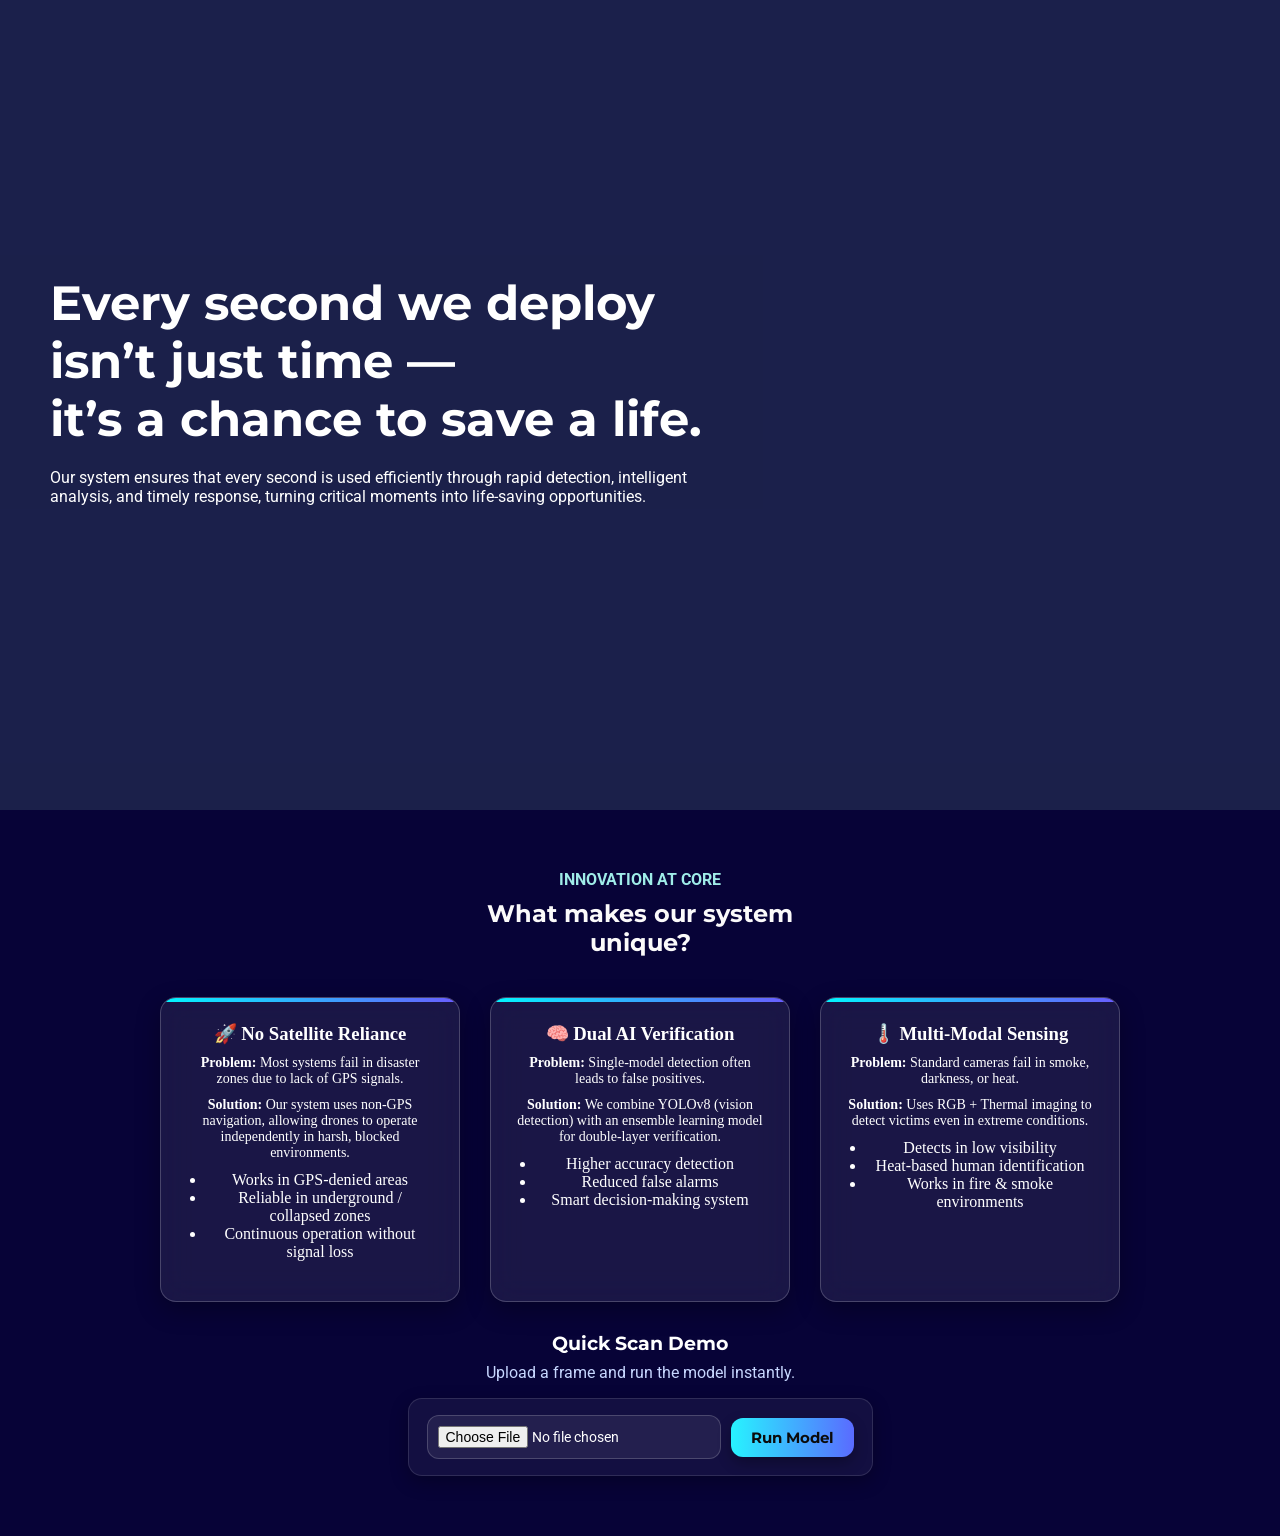
==== Frontend/index.html @ 7a963c1e "feat : added backend with the frontend" ====
<!doctype html>
<html lang="en">
  <head>
    <meta charset="UTF-8" />
    <meta name="viewport" content="width=device-width, initial-scale=1.0" />
    <title>AI TOF Drone System</title>
    <link rel="stylesheet" href="style.css" />
    <link rel="preconnect" href="https://fonts.googleapis.com" />
    <link rel="preconnect" href="https://fonts.gstatic.com" crossorigin />
    <link
      href="https://fonts.googleapis.com/css2?family=Montserrat:wght@600;700&family=Roboto:wght@400;500&display=swap"
      rel="stylesheet"
    />
  </head>
  <body>
    <!-- MAIN SECTION -->
    <section class="container">
      <div class="container-overlay">
        <div class="container-text">
          <h1>
            Every second we deploy isn’t just time — <br />
            it’s a chance to save a life.
          </h1>
          <p>
            Our system ensures that every second is used efficiently through
            rapid detection, intelligent analysis, and timely response, turning
            critical moments into life-saving opportunities.
          </p>
        </div>
      </div>
    </section>

    <!-- UNIQUENESS our SYSTEM HAVE -->

    <section class="unique">
      <h4>INNOVATION AT CORE</h4>
      <h2>
        What makes our system <br />
        unique?
      </h2>

      <div class="unique-container">
        <!-- CARD 1 -->
        <div class="card">
          <h3>🚀 No Satellite Reliance</h3>

          <p class="problem">
            <strong>Problem:</strong> Most systems fail in disaster zones due to
            lack of GPS signals.
          </p>

          <p class="solution">
            <strong>Solution:</strong> Our system uses non-GPS navigation,
            allowing drones to operate independently in harsh, blocked
            environments.
          </p>

          <ul>
            <li>Works in GPS-denied areas</li>
            <li>Reliable in underground / collapsed zones</li>
            <li>Continuous operation without signal loss</li>
          </ul>
        </div>

        <!-- CARD 2 -->
        <div class="card">
          <h3>🧠 Dual AI Verification</h3>

          <p class="problem">
            <strong>Problem:</strong> Single-model detection often leads to
            false positives.
          </p>

          <p class="solution">
            <strong>Solution:</strong> We combine YOLOv8 (vision detection) with
            an ensemble learning model for double-layer verification.
          </p>

          <ul>
            <li>Higher accuracy detection</li>
            <li>Reduced false alarms</li>
            <li>Smart decision-making system</li>
          </ul>
        </div>

        <!-- CARD 3 -->
        <div class="card">
          <h3>🌡️ Multi-Modal Sensing</h3>

          <p class="problem">
            <strong>Problem:</strong> Standard cameras fail in smoke, darkness,
            or heat.
          </p>

          <p class="solution">
            <strong>Solution:</strong> Uses RGB + Thermal imaging to detect
            victims even in extreme conditions.
          </p>

          <ul>
            <li>Detects in low visibility</li>
            <li>Heat-based human identification</li>
            <li>Works in fire & smoke environments</li>
          </ul>
        </div>
      </div>

      <h3 style="margin-top: 30px; color: #ffffff; font-family: 'Montserrat', sans-serif;">
        Quick Scan Demo
      </h3>
      <p style="color: #c7d7ff; font-family: 'Roboto', sans-serif; margin-top: 8px;">
        Upload a frame and run the model instantly.
      </p>

      <form
        action="/"
        method="POST"
        enctype="multipart/form-data"
        style="
          margin-top: 16px;
          padding: 16px 18px;
          background: rgba(255, 255, 255, 0.05);
          border: 1px solid rgba(255, 255, 255, 0.12);
          border-radius: 14px;
          display: inline-flex;
          gap: 10px;
          flex-wrap: wrap;
          align-items: center;
          justify-content: center;
          box-shadow: 0 6px 18px rgba(0,0,0,0.28);
        "
      >
        <input
          type="file"
          name="image_file"
          accept="image/*"
          required
          style="
            background: rgba(255, 255, 255, 0.07);
            border: 1px solid rgba(255, 255, 255, 0.18);
            color: white;
            padding: 10px;
            border-radius: 12px;
            font-family: 'Roboto', sans-serif;
            font-size: 14px;
            min-width: 220px;
          "
        />
        <button
          type="submit"
          style="
            padding: 10px 20px;
            font-size: 15px;
            font-weight: 700;
            background: linear-gradient(90deg, #27f3ff, #5a6bff);
            color: #0b0b0b;
            border: none;
            border-radius: 12px;
            cursor: pointer;
            font-family: 'Montserrat', sans-serif;
            box-shadow: 0 6px 14px rgba(0,0,0,0.28);
          "
        >
          Run Model
        </button>
      </form>
    </section>
  </body>
</html>
---- Frontend/style.css ----
* {
  margin: 0;
  padding: 0;
  box-sizing: border-box;
}

body{
    background: #061057;
}

/* MAIN SECTION */
.container {
  height: 90vh;
  background: url("bg1.png") no-repeat center/cover;
  position: relative;
}

.container-overlay {
  background: rgba(59, 57, 57, 0.4);
  height: 100%;
  display: flex;
  align-items: center;
  padding: 50px;
}

.container-text {
  color: white;
  max-width: 700px;
}

.container-text h1 {
  font-size: 48px;
  margin-bottom: 20px;
  font-family: 'Montserrat', sans-serif;
}

.container-text p {
  margin-bottom: 30px;
  font-family: 'Roboto', sans-serif;
}


/* UNIQUENESS */
.unique {
  text-align: center;
  padding: 60px 20px;
  background: #070337;
}

.unique h4 {
  color: #9fece8;
  margin-bottom: 10px;
  font-family: 'Roboto', sans-serif; 
}

.unique h2 {
  margin-bottom: 40px;
  font-family: 'Montserrat', sans-serif;
  color: #fbfafa;
}

.unique-container {
  display: flex;
  justify-content: center;
  gap: 30px;
  flex-wrap: wrap;
}

.card {
  background: rgba(255, 255, 255, 0.08);
  backdrop-filter: blur(15px);
  -webkit-backdrop-filter: blur(15px);

  border: 1px solid rgba(255, 255, 255, 0.2);
  border-radius: 16px;

  padding: 25px;
  width: 300px;

  color: #ffffff;
  transition: all 0.3s ease;

  box-shadow: 0 8px 25px rgba(0,0,0,0.3);
}

.card:hover {
  transform: translateY(-10px) scale(1.03);
  box-shadow: 0 15px 40px rgba(0,0,0,0.5);
  border: 1px solid #00f7ff;
}

.card::before {
  content: "";
  position: absolute;
  width: 100%;
  height: 4px;
  top: 0;
  left: 0;
  background: linear-gradient(90deg, #00f7ff, #6a5cff);
  border-top-left-radius: 16px;
  border-top-right-radius: 16px;
}

.card {
  position: relative;
  overflow: hidden;
}

.card h3 {
  margin-bottom: 10px;
}

.card p {
  font-size: 14px;
  margin-bottom: 10px;
}

.card ul {
  margin-bottom: 15px;
  padding-left: 20px;
}
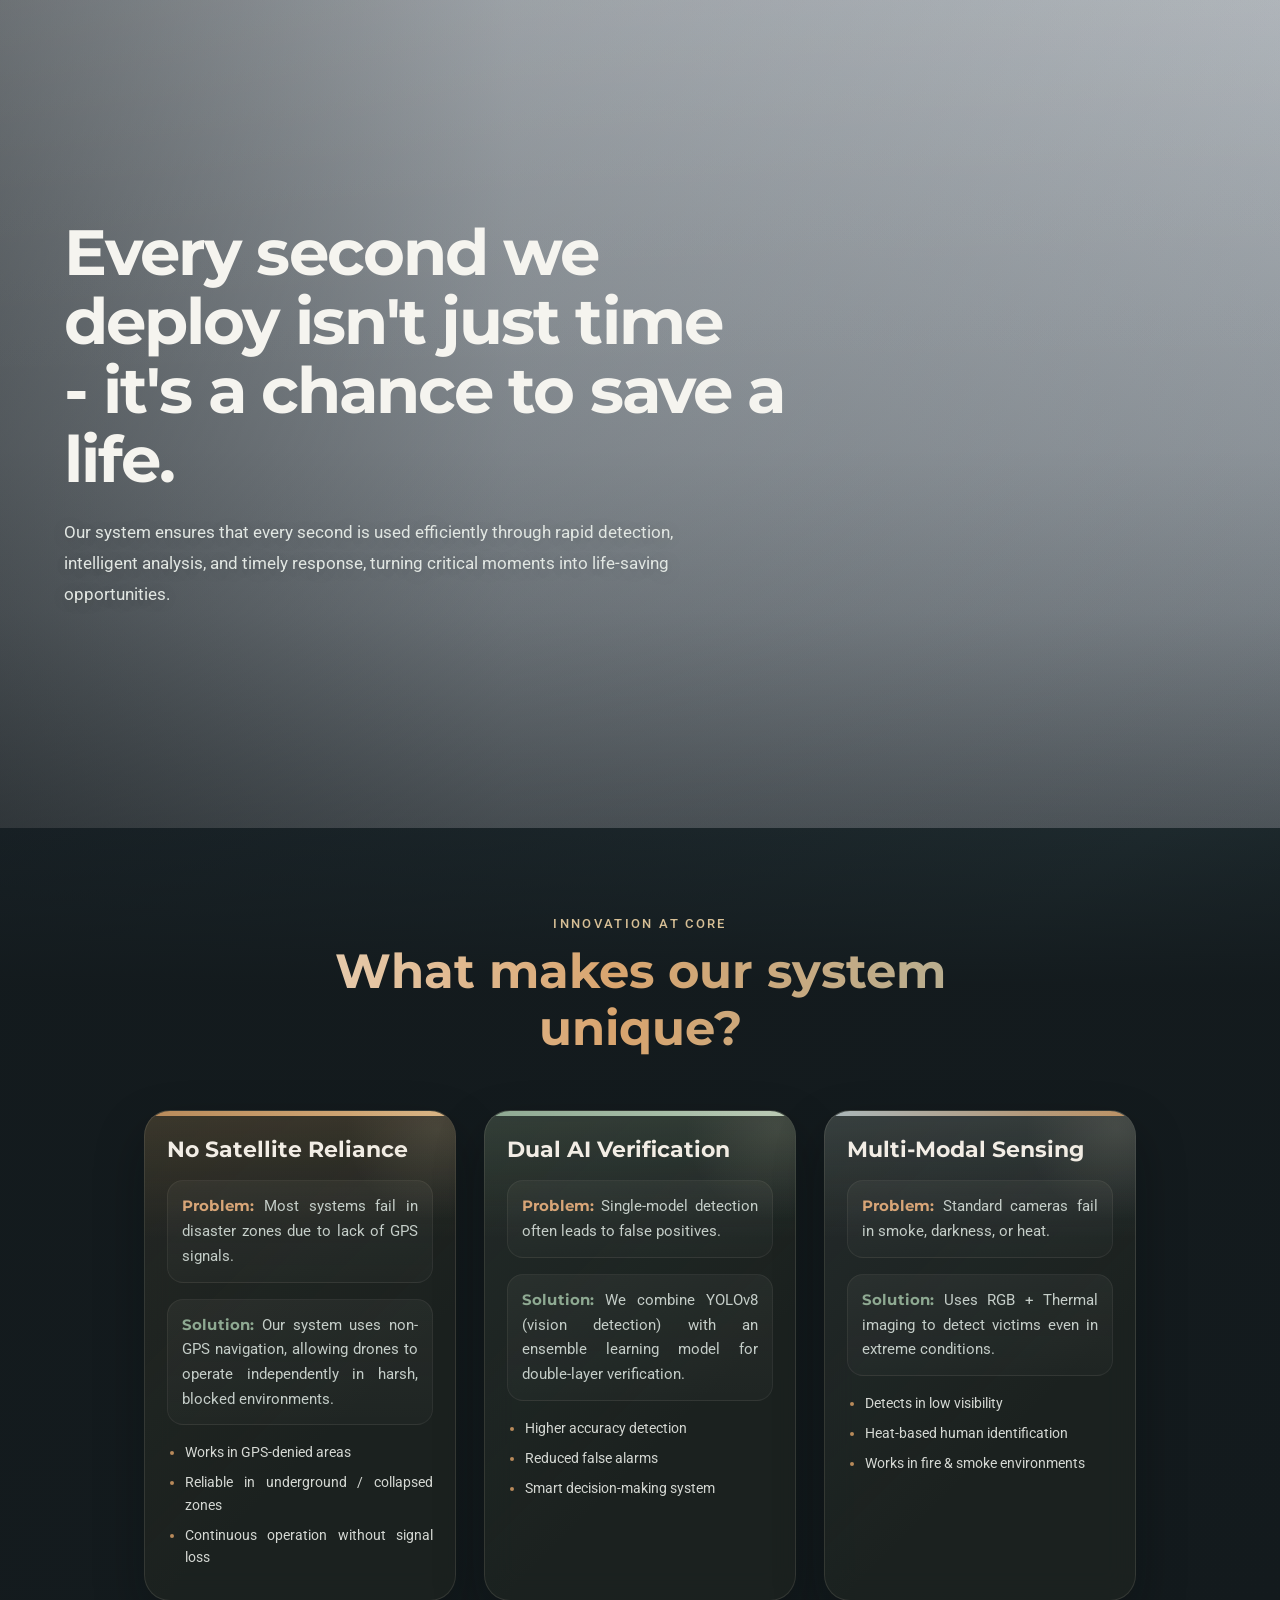
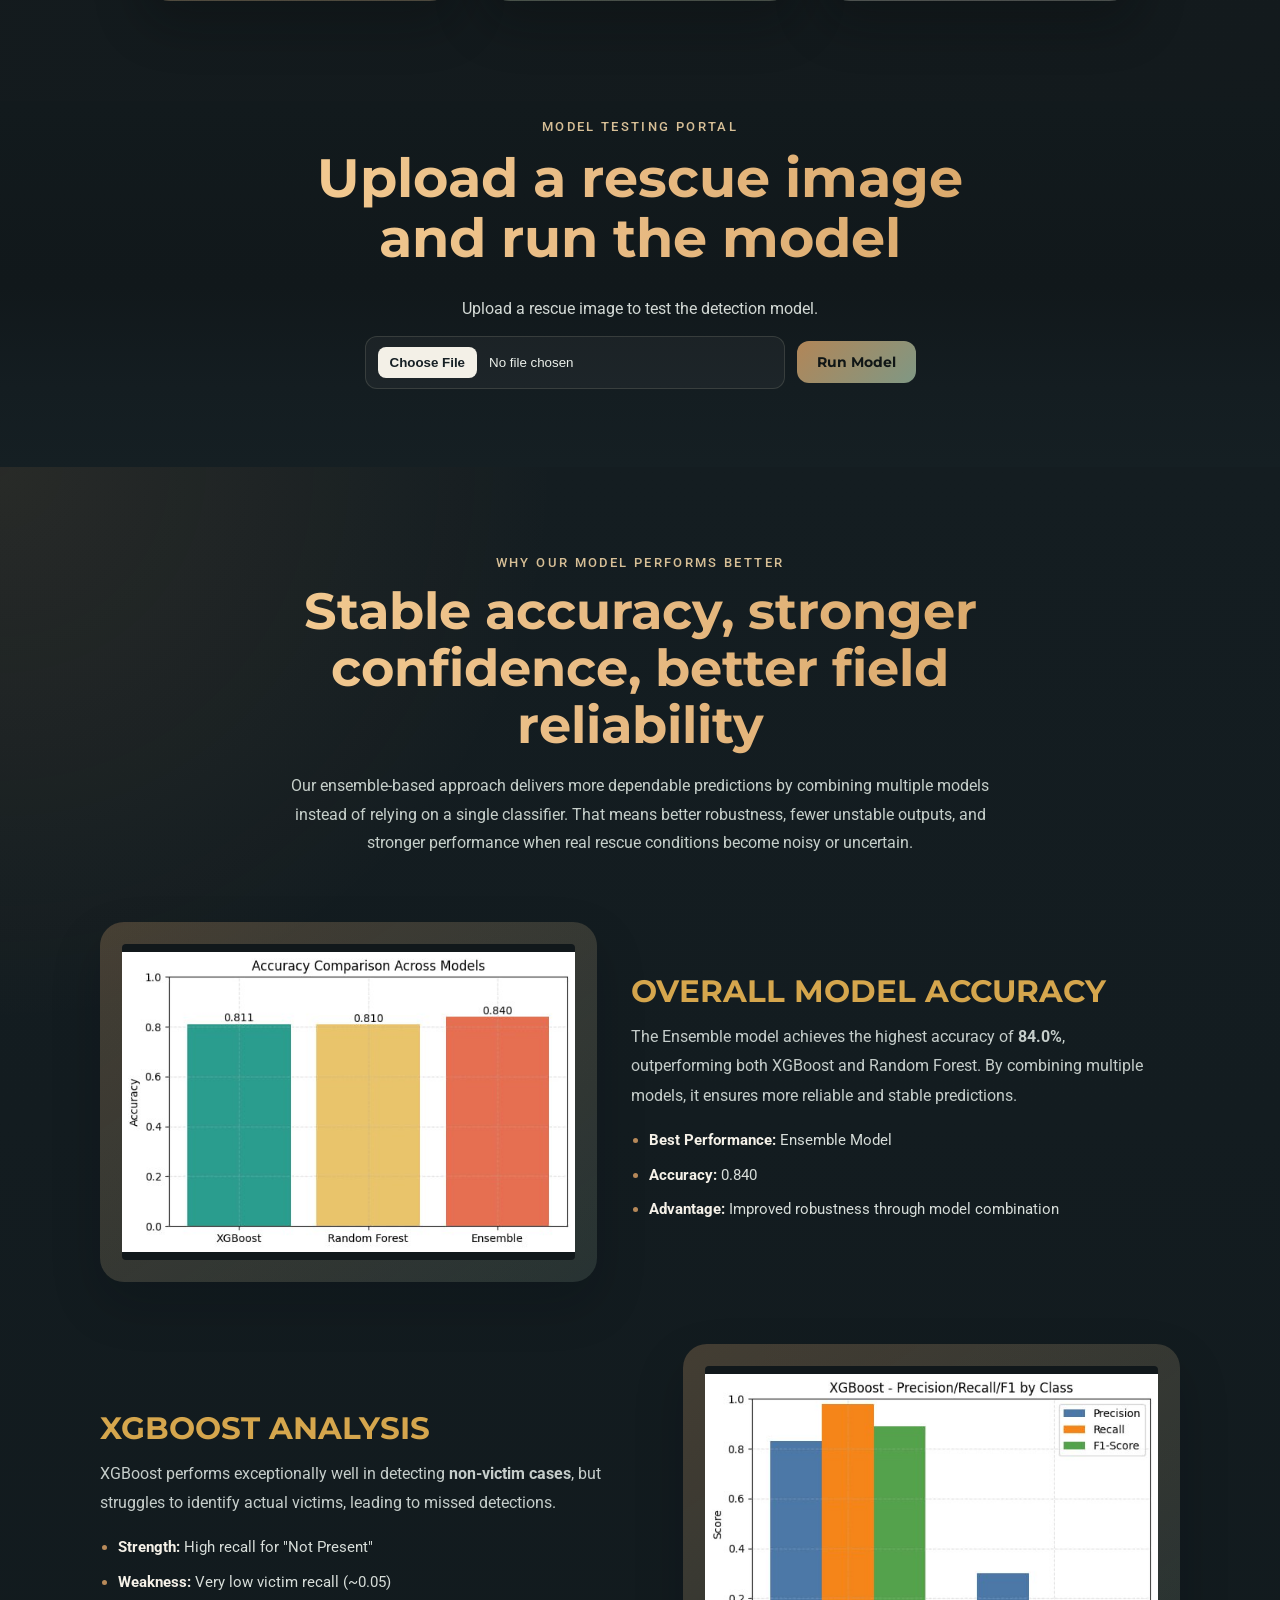
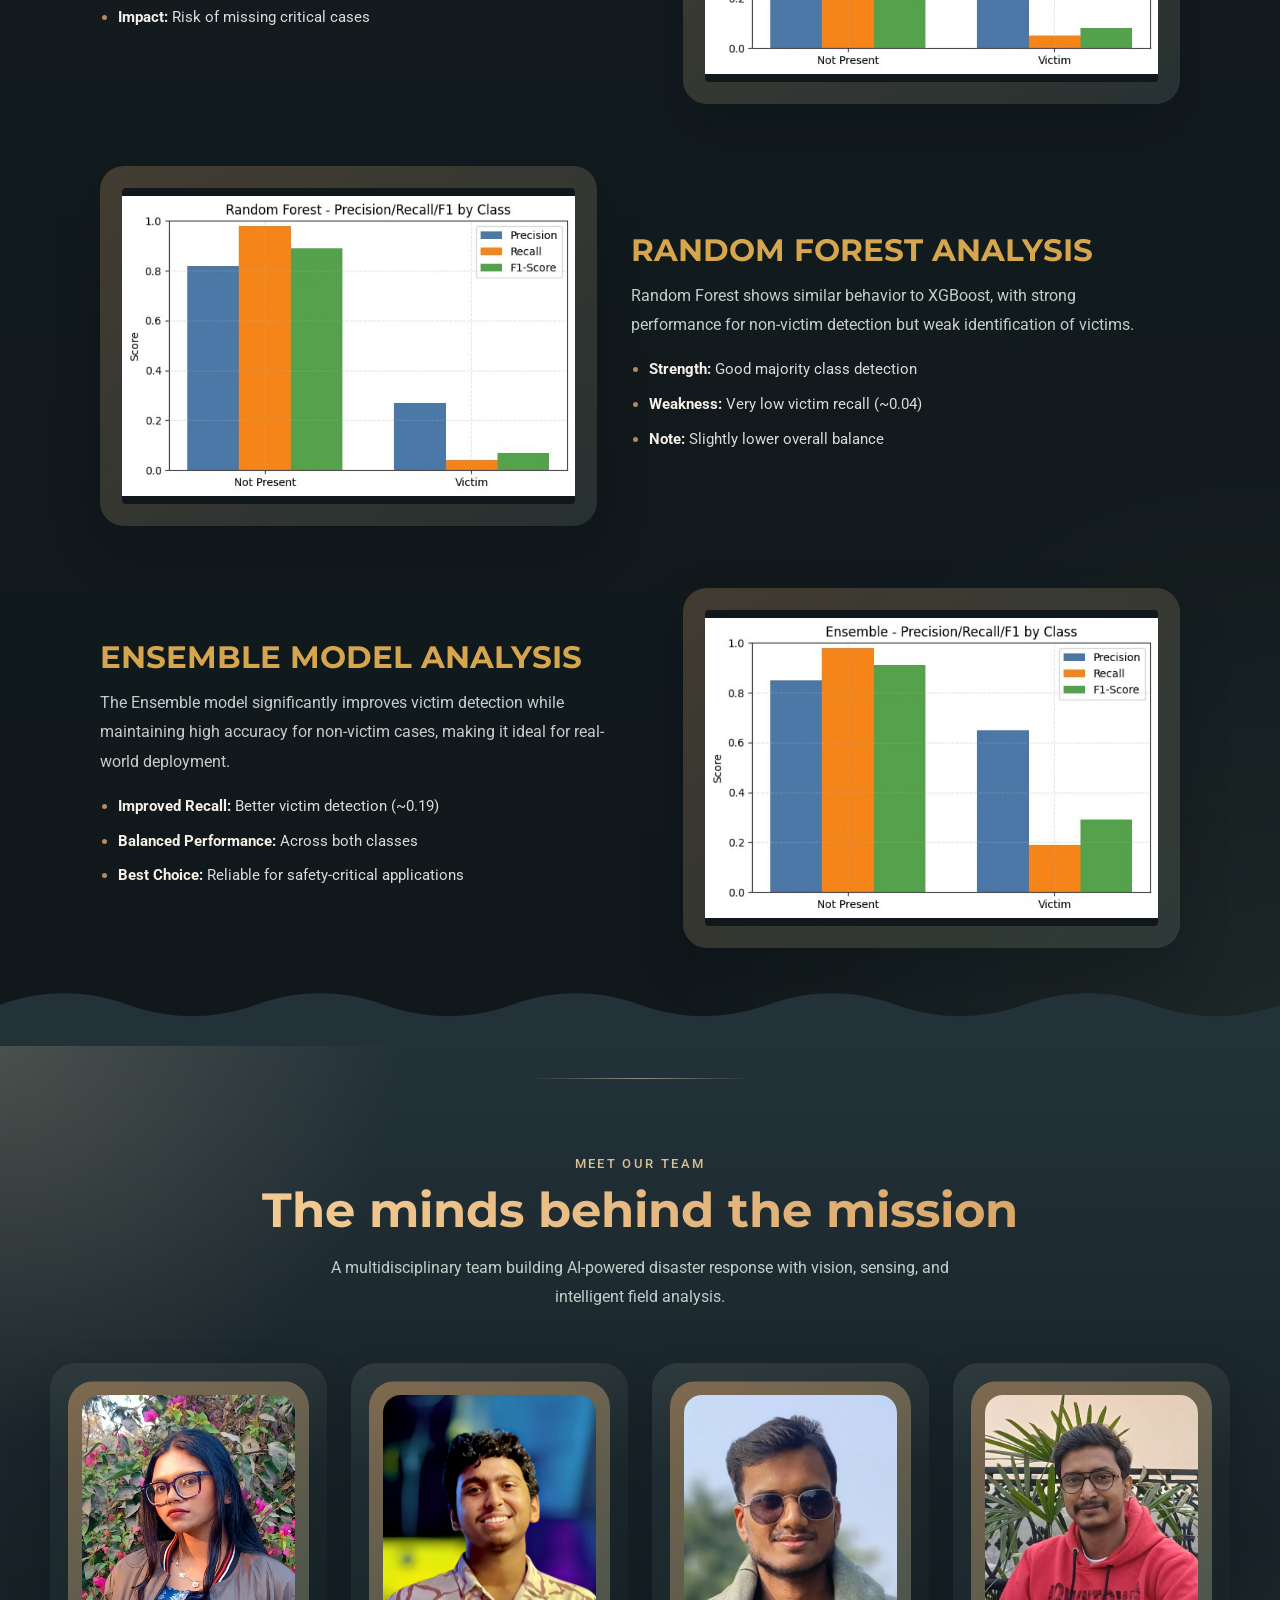
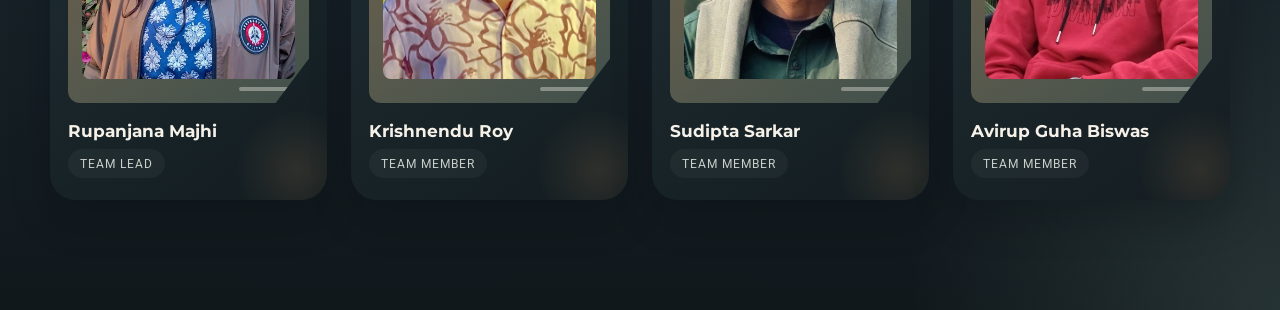
==== commit 3b4ed2e5: "feat : locally deployed succesfully completed" ====
--- a/Frontend/index.html
+++ b/Frontend/index.html
@@ -13,157 +13,297 @@
     />
   </head>
   <body>
-    <!-- MAIN SECTION -->
-    <section class="container">
-      <div class="container-overlay">
-        <div class="container-text">
-          <h1>
-            Every second we deploy isn’t just time — <br />
-            it’s a chance to save a life.
-          </h1>
+    <main class="page-shell">
+      <section class="container" id="home">
+        <div class="container-overlay">
+          <div class="container-text">
+            <h1>
+              Every second we deploy isn't just time<br />
+              - it's a chance to save a life.
+            </h1>
+            <p>
+              Our system ensures that every second is used efficiently through
+              rapid detection, intelligent analysis, and timely response,
+              turning critical moments into life-saving opportunities.
+            </p>
+          </div>
+        </div>
+      </section>
+
+      <section class="unique" id="features">
+        <h4>INNOVATION AT CORE</h4>
+        <h2>
+          What makes our system<br />
+          unique?
+        </h2>
+
+        <div class="unique-container">
+          <div class="card">
+            <h3>No Satellite Reliance</h3>
+
+            <p class="problem">
+              <strong>Problem:</strong> Most systems fail in disaster zones due
+              to lack of GPS signals.
+            </p>
+
+            <p class="solution">
+              <strong>Solution:</strong> Our system uses non-GPS navigation,
+              allowing drones to operate independently in harsh, blocked
+              environments.
+            </p>
+
+            <ul>
+              <li>Works in GPS-denied areas</li>
+              <li>Reliable in underground / collapsed zones</li>
+              <li>Continuous operation without signal loss</li>
+            </ul>
+          </div>
+
+          <div class="card">
+            <h3>Dual AI Verification</h3>
+
+            <p class="problem">
+              <strong>Problem:</strong> Single-model detection often leads to
+              false positives.
+            </p>
+
+            <p class="solution">
+              <strong>Solution:</strong> We combine YOLOv8 (vision detection)
+              with an ensemble learning model for double-layer verification.
+            </p>
+
+            <ul>
+              <li>Higher accuracy detection</li>
+              <li>Reduced false alarms</li>
+              <li>Smart decision-making system</li>
+            </ul>
+          </div>
+
+          <div class="card">
+            <h3>Multi-Modal Sensing</h3>
+
+            <p class="problem">
+              <strong>Problem:</strong> Standard cameras fail in smoke,
+              darkness, or heat.
+            </p>
+
+            <p class="solution">
+              <strong>Solution:</strong> Uses RGB + Thermal imaging to detect
+              victims even in extreme conditions.
+            </p>
+
+            <ul>
+              <li>Detects in low visibility</li>
+              <li>Heat-based human identification</li>
+              <li>Works in fire &amp; smoke environments</li>
+            </ul>
+          </div>
+        </div>
+      </section>
+
+      <section class="upload-intro">
+        <h4>MODEL TESTING PORTAL</h4>
+        <h2>
+          Upload a rescue image<br />
+          and run the model
+        </h2>
+      </section>
+
+      <section class="upload-strip">
+        <p class="upload-strip-text">
+          Upload a rescue image to test the detection model.
+        </p>
+        <form
+          class="upload-strip-form"
+          action="#"
+          method="post"
+          enctype="multipart/form-data"
+        >
+          <input
+            class="upload-strip-input"
+            type="file"
+            id="model-file"
+            name="model-file"
+            accept=".png,.jpg,.jpeg,.webp"
+          />
+          <button type="submit" class="upload-strip-button">Run Model</button>
+        </form>
+      </section>
+
+      <section class="performance-section">
+        <div class="performance-header">
+          <h4>WHY OUR MODEL PERFORMS BETTER</h4>
+          <h2>
+            Stable accuracy, stronger confidence, better field reliability
+          </h2>
           <p>
-            Our system ensures that every second is used efficiently through
-            rapid detection, intelligent analysis, and timely response, turning
-            critical moments into life-saving opportunities.
+            Our ensemble-based approach delivers more dependable predictions by
+            combining multiple models instead of relying on a single classifier.
+            That means better robustness, fewer unstable outputs, and stronger
+            performance when real rescue conditions become noisy or uncertain.
           </p>
         </div>
-      </div>
-    </section>
-
-    <!-- UNIQUENESS our SYSTEM HAVE -->
-
-    <section class="unique">
-      <h4>INNOVATION AT CORE</h4>
-      <h2>
-        What makes our system <br />
-        unique?
-      </h2>
-
-      <div class="unique-container">
-        <!-- CARD 1 -->
-        <div class="card">
-          <h3>🚀 No Satellite Reliance</h3>
-
-          <p class="problem">
-            <strong>Problem:</strong> Most systems fail in disaster zones due to
-            lack of GPS signals.
+
+        <div class="performance-grid">
+          <article class="performance-card">
+            <div class="performance-visual">
+              <img
+                src="g1.jpg"
+                alt="Overall Model Accuracy"
+                class="performance-image"
+              />
+            </div>
+            <div class="performance-copy">
+              <h3>Overall Model Accuracy</h3>
+              <p>
+                The Ensemble model achieves the highest accuracy of
+                <b>84.0%</b>, outperforming both XGBoost and Random Forest. By
+                combining multiple models, it ensures more reliable and stable
+                predictions.
+              </p>
+              <ul>
+                <li><strong>Best Performance:</strong> Ensemble Model</li>
+                <li><strong>Accuracy:</strong> 0.840</li>
+                <li>
+                  <strong>Advantage:</strong> Improved robustness through model
+                  combination
+                </li>
+              </ul>
+            </div>
+          </article>
+
+          <article class="performance-card">
+            <div class="performance-visual">
+              <img
+                src="g2.jpg"
+                alt="XGBoost Analysis"
+                class="performance-image"
+              />
+            </div>
+            <div class="performance-copy">
+              <h3>XGBoost Analysis</h3>
+              <p>
+                XGBoost performs exceptionally well in detecting
+                <b>non-victim cases</b>, but struggles to identify actual
+                victims, leading to missed detections.
+              </p>
+              <ul>
+                <li>
+                  <strong>Strength:</strong> High recall for "Not Present"
+                </li>
+                <li>
+                  <strong>Weakness:</strong> Very low victim recall (~0.05)
+                </li>
+                <li><strong>Impact:</strong> Risk of missing critical cases</li>
+              </ul>
+            </div>
+          </article>
+
+          <article class="performance-card">
+            <div class="performance-visual">
+              <img
+                src="g3.jpg"
+                alt="Random Forest Analysis"
+                class="performance-image"
+              />
+            </div>
+            <div class="performance-copy">
+              <h3>Random Forest Analysis</h3>
+              <p>
+                Random Forest shows similar behavior to XGBoost, with strong
+                performance for non-victim detection but weak identification of
+                victims.
+              </p>
+              <ul>
+                <li>
+                  <strong>Strength:</strong> Good majority class detection
+                </li>
+                <li>
+                  <strong>Weakness:</strong> Very low victim recall (~0.04)
+                </li>
+                <li><strong>Note:</strong> Slightly lower overall balance</li>
+              </ul>
+            </div>
+          </article>
+
+          <article class="performance-card">
+            <div class="performance-visual">
+              <img
+                src="g4.jpg"
+                alt="Ensemble Model Analysis"
+                class="performance-image"
+              />
+            </div>
+            <div class="performance-copy">
+              <h3>Ensemble Model Analysis
+              </h3>
+              <p>
+                The Ensemble model significantly improves victim detection while
+                maintaining high accuracy for non-victim cases, making it ideal
+                for real-world deployment.
+              </p>
+              <ul>
+                <li>
+                  <strong>Improved Recall:</strong> Better victim detection
+                  (~0.19)
+                </li>
+                <li>
+                  <strong>Balanced Performance:</strong> Across both classes
+                </li>
+                <li>
+                  <strong>Best Choice:</strong> Reliable for safety-critical
+                  applications
+                </li>
+              </ul>
+            </div>
+          </article>
+        </div>
+      </section>
+
+      <footer class="team-footer">
+        <div class="team-header">
+          <h4>MEET OUR TEAM</h4>
+          <h2>The minds behind the mission</h2>
+          <p>
+            A multidisciplinary team building AI-powered disaster response with
+            vision, sensing, and intelligent field analysis.
           </p>
-
-          <p class="solution">
-            <strong>Solution:</strong> Our system uses non-GPS navigation,
-            allowing drones to operate independently in harsh, blocked
-            environments.
-          </p>
-
-          <ul>
-            <li>Works in GPS-denied areas</li>
-            <li>Reliable in underground / collapsed zones</li>
-            <li>Continuous operation without signal loss</li>
-          </ul>
-        </div>
-
-        <!-- CARD 2 -->
-        <div class="card">
-          <h3>🧠 Dual AI Verification</h3>
-
-          <p class="problem">
-            <strong>Problem:</strong> Single-model detection often leads to
-            false positives.
-          </p>
-
-          <p class="solution">
-            <strong>Solution:</strong> We combine YOLOv8 (vision detection) with
-            an ensemble learning model for double-layer verification.
-          </p>
-
-          <ul>
-            <li>Higher accuracy detection</li>
-            <li>Reduced false alarms</li>
-            <li>Smart decision-making system</li>
-          </ul>
-        </div>
-
-        <!-- CARD 3 -->
-        <div class="card">
-          <h3>🌡️ Multi-Modal Sensing</h3>
-
-          <p class="problem">
-            <strong>Problem:</strong> Standard cameras fail in smoke, darkness,
-            or heat.
-          </p>
-
-          <p class="solution">
-            <strong>Solution:</strong> Uses RGB + Thermal imaging to detect
-            victims even in extreme conditions.
-          </p>
-
-          <ul>
-            <li>Detects in low visibility</li>
-            <li>Heat-based human identification</li>
-            <li>Works in fire & smoke environments</li>
-          </ul>
-        </div>
-      </div>
-
-      <h3 style="margin-top: 30px; color: #ffffff; font-family: 'Montserrat', sans-serif;">
-        Quick Scan Demo
-      </h3>
-      <p style="color: #c7d7ff; font-family: 'Roboto', sans-serif; margin-top: 8px;">
-        Upload a frame and run the model instantly.
-      </p>
-
-      <form
-        action="/"
-        method="POST"
-        enctype="multipart/form-data"
-        style="
-          margin-top: 16px;
-          padding: 16px 18px;
-          background: rgba(255, 255, 255, 0.05);
-          border: 1px solid rgba(255, 255, 255, 0.12);
-          border-radius: 14px;
-          display: inline-flex;
-          gap: 10px;
-          flex-wrap: wrap;
-          align-items: center;
-          justify-content: center;
-          box-shadow: 0 6px 18px rgba(0,0,0,0.28);
-        "
-      >
-        <input
-          type="file"
-          name="image_file"
-          accept="image/*"
-          required
-          style="
-            background: rgba(255, 255, 255, 0.07);
-            border: 1px solid rgba(255, 255, 255, 0.18);
-            color: white;
-            padding: 10px;
-            border-radius: 12px;
-            font-family: 'Roboto', sans-serif;
-            font-size: 14px;
-            min-width: 220px;
-          "
-        />
-        <button
-          type="submit"
-          style="
-            padding: 10px 20px;
-            font-size: 15px;
-            font-weight: 700;
-            background: linear-gradient(90deg, #27f3ff, #5a6bff);
-            color: #0b0b0b;
-            border: none;
-            border-radius: 12px;
-            cursor: pointer;
-            font-family: 'Montserrat', sans-serif;
-            box-shadow: 0 6px 14px rgba(0,0,0,0.28);
-          "
-        >
-          Run Model
-        </button>
-      </form>
-    </section>
+        </div>
+
+        <div class="team-grid">
+          <article class="team-member">
+            <div class="team-photo-wrap">
+              <img src="pr1.jpeg" alt="Sudipta Sarkar" class="team-photo" />
+            </div>
+            <h3>Rupanjana Majhi</h3>
+            <span>Team Lead</span>
+          </article>
+
+          <article class="team-member">
+            <div class="team-photo-wrap">
+              <img src="pr2.jpeg" alt="Krisendu Roy" class="team-photo" />
+            </div>
+            <h3>Krishnendu Roy</h3>
+            <span>Team Member</span>
+          </article>
+
+          <article class="team-member">
+            <div class="team-photo-wrap">
+              <img src="pr3.jpeg" alt="Rupanjana Majhi" class="team-photo" />
+            </div>
+            <h3>Sudipta Sarkar</h3>
+            <span>Team Member</span>
+          </article>
+
+          <article class="team-member">
+            <div class="team-photo-wrap">
+              <img src="pr4.jpeg" alt="Avirup Guha Biswas" class="team-photo" />
+            </div>
+            <h3>Avirup Guha Biswas</h3>
+            <span>Team Member</span>
+          </article>
+        </div>
+      </footer>
+    </main>
   </body>
 </html>
--- a/Frontend/style.css
+++ b/Frontend/style.css
@@ -4,119 +4,784 @@
   box-sizing: border-box;
 }
 
-body{
-    background: #061057;
-}
-
-/* MAIN SECTION */
+:root {
+  --bg-top: #c6ccd2;
+  --bg-mid: #59636b;
+  --bg-bottom: #182126;
+  --surface-card: rgba(29, 35, 33, 0.84);
+  --surface-card-hover: rgba(36, 43, 41, 0.94);
+  --text-main: #f5f4ef;
+  --text-soft: #c4cdc8;
+  --accent: #b88a5a;
+  --accent-soft: #d7bf96;
+  --problem: #d8a577;
+  --solution: #8ea992;
+  --border: rgba(204, 196, 174, 0.14);
+  --shadow: 0 24px 60px rgba(4, 10, 13, 0.34);
+}
+
+body {
+  background:
+    radial-gradient(circle at top, rgba(214, 221, 229, 0.28), transparent 24%),
+    linear-gradient(180deg, var(--bg-top) 0%, var(--bg-mid) 24%, var(--bg-bottom) 62%, #131a1d 100%);
+  color: var(--text-main);
+  font-family: "Roboto", sans-serif;
+}
+
+html {
+  scroll-behavior: smooth;
+}
+
+.page-shell {
+  padding-top: 0;
+}
+
 .container {
-  height: 90vh;
+  min-height: 92vh;
+  position: relative;
+  overflow: hidden;
+  isolation: isolate;
+}
+
+.container::before {
+  content: "";
+  position: absolute;
+  inset: 0;
   background: url("bg1.png") no-repeat center/cover;
-  position: relative;
+  filter: brightness(1.14) saturate(1.02) contrast(0.96);
+  transform: scale(1.02);
+  z-index: -2;
+  
+}
+
+.container::after {
+  content: "";
+  position: absolute;
+  inset: 0;
+  background:
+    linear-gradient(180deg, rgba(255, 255, 255, 0.06) 0%, rgba(255, 255, 255, 0.02) 24%, rgba(255, 255, 255, 0) 48%),
+    linear-gradient(90deg, rgba(13, 18, 20, 0.54) 0%, rgba(13, 18, 20, 0.28) 40%, rgba(13, 18, 20, 0.16) 100%),
+    linear-gradient(0deg, rgba(13, 18, 20, 0.34) 0%, rgba(13, 18, 20, 0.08) 26%, rgba(13, 18, 20, 0) 46%);
+  z-index: -1;
 }
 
 .container-overlay {
-  background: rgba(59, 57, 57, 0.4);
-  height: 100%;
+  min-height: 92vh;
   display: flex;
   align-items: center;
-  padding: 50px;
+  padding: 72px clamp(24px, 5vw, 72px);
 }
 
 .container-text {
-  color: white;
-  max-width: 700px;
+  max-width: 760px;
 }
 
 .container-text h1 {
-  font-size: 48px;
-  margin-bottom: 20px;
-  font-family: 'Montserrat', sans-serif;
+  margin-bottom: 22px;
+  font-family: "Montserrat", sans-serif;
+  font-size: clamp(2.6rem, 5vw, 4.5rem);
+  line-height: 1.08;
+  letter-spacing: -0.03em;
+  text-wrap: balance;
 }
 
 .container-text p {
-  margin-bottom: 30px;
-  font-family: 'Roboto', sans-serif;
-}
-
-
-/* UNIQUENESS */
+  max-width: 640px;
+  font-size: 1.08rem;
+  line-height: 1.8;
+  color: #e1e6e2;
+  text-shadow: 0 2px 18px rgba(0, 0, 0, 0.2);
+}
+
 .unique {
+  padding: 88px 20px 100px;
   text-align: center;
-  padding: 60px 20px;
-  background: #070337;
+  background:
+    linear-gradient(180deg, rgba(19, 26, 29, 0.2) 0%, rgba(19, 26, 29, 0.96) 18%),
+    linear-gradient(145deg, #182126 0%, #202d31 46%, #12181c 100%);
 }
 
 .unique h4 {
-  color: #9fece8;
-  margin-bottom: 10px;
-  font-family: 'Roboto', sans-serif; 
+  margin-bottom: 12px;
+  color: var(--accent-soft);
+  letter-spacing: 0.18em;
+  font-size: 0.82rem;
+  font-weight: 500;
 }
 
 .unique h2 {
-  margin-bottom: 40px;
-  font-family: 'Montserrat', sans-serif;
-  color: #fbfafa;
+  margin-bottom: 54px;
+  font-family: "Montserrat", sans-serif;
+  font-size: clamp(2rem, 4vw, 3rem);
+  line-height: 1.18;
+  background: linear-gradient(90deg, #f6f4ef 0%, #d8a46e 48%, #9cb7af 100%);
+  -webkit-background-clip: text;
+  -webkit-text-fill-color: transparent;
 }
 
 .unique-container {
   display: flex;
   justify-content: center;
-  gap: 30px;
+  gap: 28px;
   flex-wrap: wrap;
-}
-
-.card {
-  background: rgba(255, 255, 255, 0.08);
-  backdrop-filter: blur(15px);
-  -webkit-backdrop-filter: blur(15px);
-
-  border: 1px solid rgba(255, 255, 255, 0.2);
-  border-radius: 16px;
-
-  padding: 25px;
-  width: 300px;
-
-  color: #ffffff;
-  transition: all 0.3s ease;
-
-  box-shadow: 0 8px 25px rgba(0,0,0,0.3);
-}
-
-.card:hover {
-  transform: translateY(-10px) scale(1.03);
-  box-shadow: 0 15px 40px rgba(0,0,0,0.5);
-  border: 1px solid #00f7ff;
-}
-
-.card::before {
-  content: "";
-  position: absolute;
-  width: 100%;
-  height: 4px;
-  top: 0;
-  left: 0;
-  background: linear-gradient(90deg, #00f7ff, #6a5cff);
-  border-top-left-radius: 16px;
-  border-top-right-radius: 16px;
+  max-width: 1180px;
+  margin: 0 auto;
+  perspective: 1200px;
 }
 
 .card {
   position: relative;
   overflow: hidden;
+  width: min(100%, 312px);
+  padding: 24px 22px;
+  border: 1px solid var(--border);
+  border-radius: 26px;
+  background:
+    linear-gradient(180deg, rgba(230, 222, 205, 0.08) 0%, rgba(255, 255, 255, 0) 24%),
+    linear-gradient(135deg, rgba(110, 126, 112, 0.08) 0%, rgba(255, 255, 255, 0) 62%),
+    var(--surface-card);
+  color: var(--text-main);
+  text-align: left;
+  box-shadow: 0 22px 50px rgba(5, 10, 9, 0.3);
+  backdrop-filter: blur(15px);
+  -webkit-backdrop-filter: blur(15px);
+  transition: transform 0.42s ease, box-shadow 0.42s ease, border-color 0.42s ease, background 0.42s ease;
+  animation: cardFloat 5.8s ease-in-out infinite;
+}
+
+.card:hover {
+  transform: translateY(-12px) rotateX(4deg) rotateY(-4deg);
+  box-shadow: 0 34px 80px rgba(5, 10, 9, 0.45);
+  border-color: rgba(215, 191, 150, 0.28);
+  background:
+    linear-gradient(180deg, rgba(230, 222, 205, 0.12) 0%, rgba(255, 255, 255, 0) 26%),
+    linear-gradient(135deg, rgba(110, 126, 112, 0.1) 0%, rgba(255, 255, 255, 0) 62%),
+    var(--surface-card-hover);
+}
+
+.card::before {
+  content: "";
+  position: absolute;
+  top: 0;
+  left: 0;
+  width: 100%;
+  height: 5px;
+  background: linear-gradient(90deg, #d79d67 0%, #b7c6c2 100%);
+  border-top-left-radius: 26px;
+  border-top-right-radius: 26px;
+}
+
+.card::after {
+  content: "";
+  position: absolute;
+  width: 180px;
+  height: 180px;
+  top: -72px;
+  right: -72px;
+  border-radius: 50%;
+  background: radial-gradient(circle, rgba(223, 210, 182, 0.16) 0%, rgba(255, 255, 255, 0) 72%);
+  pointer-events: none;
+  transition: transform 0.42s ease, opacity 0.42s ease;
+  opacity: 0.72;
+}
+
+.card:hover::after {
+  transform: scale(1.15);
+  opacity: 1;
 }
 
 .card h3 {
+  margin-bottom: 16px;
+  font-family: "Montserrat", sans-serif;
+  font-size: 1.35rem;
+  line-height: 1.35;
+  color: #f2ede5;
+}
+
+.card p {
+  margin-bottom: 16px;
+  padding: 13px 14px;
+  border: 1px solid rgba(214, 205, 184, 0.08);
+  border-radius: 16px;
+  background: linear-gradient(180deg, rgba(220, 214, 198, 0.055) 0%, rgba(255, 255, 255, 0.018) 100%);
+  color: var(--text-soft);
+  font-size: 0.92rem;
+  line-height: 1.68;
+  text-align: justify;
+}
+
+.card p strong {
+  font-family: "Montserrat", sans-serif;
+  letter-spacing: 0.01em;
+}
+
+.card .problem strong {
+  color: var(--problem);
+}
+
+.card .solution strong {
+  color: var(--solution);
+}
+
+.card ul {
+  margin-top: 14px;
+  padding-left: 18px;
+}
+
+.card ul li {
+  margin-bottom: 8px;
+  color: #d5d8d3;
+  font-size: 0.89rem;
+  line-height: 1.55;
+  text-align: justify;
+}
+
+.card ul li::marker {
+  color: var(--accent);
+}
+
+.card:nth-child(1) {
+  background:
+    linear-gradient(180deg, rgba(184, 138, 90, 0.16) 0%, rgba(255, 255, 255, 0) 26%),
+    linear-gradient(135deg, rgba(104, 85, 60, 0.12) 0%, rgba(255, 255, 255, 0) 64%),
+    var(--surface-card);
+}
+
+.card:nth-child(1)::before {
+  background: linear-gradient(90deg, #b88a5a 0%, #d9b280 100%);
+}
+
+.card:nth-child(2) {
+  animation-delay: 0.8s;
+  background:
+    linear-gradient(180deg, rgba(142, 169, 146, 0.16) 0%, rgba(255, 255, 255, 0) 26%),
+    linear-gradient(135deg, rgba(90, 110, 94, 0.12) 0%, rgba(255, 255, 255, 0) 64%),
+    var(--surface-card);
+}
+
+.card:nth-child(2)::before {
+  background: linear-gradient(90deg, #8ea992 0%, #b8cab5 100%);
+}
+
+.card:nth-child(3) {
+  animation-delay: 1.6s;
+  background:
+    linear-gradient(180deg, rgba(163, 174, 179, 0.16) 0%, rgba(255, 255, 255, 0) 26%),
+    linear-gradient(135deg, rgba(102, 113, 116, 0.12) 0%, rgba(255, 255, 255, 0) 64%),
+    var(--surface-card);
+}
+
+.card:nth-child(3)::before {
+  background: linear-gradient(90deg, #aab7bb 0%, #b88a5a 100%);
+}
+
+.team-footer {
+  position: relative;
+  padding: 96px 20px 110px;
+  background:
+    radial-gradient(circle at top left, rgba(231, 199, 156, 0.2), transparent 26%),
+    radial-gradient(circle at bottom right, rgba(155, 191, 177, 0.16), transparent 24%),
+    linear-gradient(180deg, #233239 0%, #1a262c 42%, #10181c 100%);
+}
+
+.team-footer::before {
+  content: "";
+  position: absolute;
+  top: -74px;
+  left: 0;
+  width: 100%;
+  height: 76px;
+  background:
+    url("data:image/svg+xml,%3Csvg xmlns='http://www.w3.org/2000/svg' viewBox='0 0 1440 140' preserveAspectRatio='none'%3E%3Cpath fill='%23233239' d='M0,64C48,36,96,36,144,64C192,92,240,92,288,64C336,36,384,36,432,64C480,92,528,92,576,64C624,36,672,36,720,64C768,92,816,92,864,64C912,36,960,36,1008,64C1056,92,1104,92,1152,64C1200,36,1248,36,1296,64C1344,92,1392,92,1440,64V140H0Z'/%3E%3C/svg%3E")
+      no-repeat center top / 100% 100%;
+  pointer-events: none;
+}
+
+.upload-intro {
+  padding: 18px 20px 18px;
+  text-align: center;
+  background: linear-gradient(180deg, #121a1d 0%, #11181b 100%);
+}
+
+.upload-intro h4 {
+  margin-bottom: 14px;
+  color: var(--accent-soft);
+  letter-spacing: 0.18em;
+  font-size: 0.82rem;
+  font-weight: 500;
+}
+
+.upload-intro h2 {
+  max-width: 760px;
+  margin: 0 auto;
+  font-family: "Montserrat", sans-serif;
+  font-size: clamp(2rem, 4.2vw, 3.6rem);
+  line-height: 1.12;
+  background: linear-gradient(90deg, #f3cb92 0%, #e8bb84 46%, #d9a768 100%);
+  -webkit-background-clip: text;
+  -webkit-text-fill-color: transparent;
+}
+
+.performance-section {
+  padding: 88px 20px 86px;
+  background:
+    radial-gradient(circle at top left, rgba(184, 138, 90, 0.12), transparent 22%),
+    radial-gradient(circle at bottom right, rgba(142, 169, 146, 0.1), transparent 24%),
+    linear-gradient(180deg, #141d21 0%, #131c20 30%, #10181b 100%);
+}
+
+.performance-header {
+  max-width: 820px;
+  margin: 0 auto 54px;
+  text-align: center;
+}
+
+.performance-header h4 {
+  margin-bottom: 12px;
+  color: var(--accent-soft);
+  letter-spacing: 0.18em;
+  font-size: 0.82rem;
+  font-weight: 500;
+}
+
+.performance-header h2 {
+  margin-bottom: 18px;
+  font-family: "Montserrat", sans-serif;
+  font-size: clamp(2rem, 4vw, 3.2rem);
+  line-height: 1.12;
+  background: linear-gradient(90deg, #f3cb92 0%, #e8bb84 46%, #d9a768 100%);
+  -webkit-background-clip: text;
+  -webkit-text-fill-color: transparent;
+}
+
+.performance-header p {
+  max-width: 700px;
+  margin: 0 auto;
+  color: #c6cfca;
+  font-size: 1rem;
+  line-height: 1.8;
+}
+
+.performance-grid {
+  display: grid;
+  grid-template-columns: 1fr;
+  gap: 42px;
+  max-width: 1080px;
+  margin: 0 auto;
+}
+
+.performance-card {
+  display: grid;
+  grid-template-columns: minmax(320px, 0.95fr) minmax(0, 1.05fr);
+  gap: 34px;
+  align-items: center;
+  padding: 10px 0;
+  border: none;
+  border-radius: 0;
+  background: transparent;
+  box-shadow: none;
+}
+
+.performance-card:nth-child(2n) {
+  grid-template-columns: minmax(0, 1.05fr) minmax(320px, 0.95fr);
+}
+
+.performance-card:nth-child(2n) .performance-visual {
+  order: 2;
+}
+
+.performance-visual {
+  position: relative;
+  min-height: 360px;
+  padding: 22px;
+  border-radius: 24px;
+  background:
+    linear-gradient(145deg, rgba(184, 138, 90, 0.28), rgba(142, 169, 146, 0.14)),
+    rgba(255, 255, 255, 0.02);
+  box-shadow: 0 22px 50px rgba(4, 10, 13, 0.2);
+  overflow: hidden;
+}
+
+.performance-visual::before {
+  content: "";
+  position: absolute;
+  left: 26px;
+  bottom: 26px;
+  width: 110px;
+  height: 110px;
+  background: rgba(232, 136, 22, 0.92);
+  z-index: 0;
+}
+
+.performance-visual::after {
+  content: "";
+  position: absolute;
+  right: 26px;
+  top: 24px;
+  width: 74px;
+  height: 74px;
+  border: 1px solid rgba(245, 241, 232, 0.18);
+  background: rgba(255, 255, 255, 0.03);
+  z-index: 0;
+}
+
+.performance-image {
+  position: relative;
+  z-index: 1;
+  display: block;
+  width: 100%;
+  height: 100%;
+  min-height: 316px;
+  object-fit: contain;
+  object-position: center;
+  border-radius: 4px;
+  background: #11181b;
+}
+
+.performance-copy {
+  max-width: 520px;
+}
+
+.performance-copy h3 {
+  margin-bottom: 12px;
+  font-family: "Montserrat", sans-serif;
+  font-size: clamp(1.55rem, 2.4vw, 2.15rem);
+  line-height: 1.25;
+  color: #d5a64d;
+  text-transform: uppercase;
+}
+
+.performance-copy p {
+  margin-bottom: 18px;
+  color: #c5cdca;
+  font-size: 1rem;
+  line-height: 1.82;
+}
+
+.performance-copy ul {
+  max-width: 480px;
+  padding-left: 18px;
+}
+
+.performance-copy li {
   margin-bottom: 10px;
-}
-
-.card p {
-  font-size: 14px;
-  margin-bottom: 10px;
-}
-
-.card ul {
-  margin-bottom: 15px;
-  padding-left: 20px;
-}
-
+  color: #d7ddd9;
+  font-size: 0.96rem;
+  line-height: 1.62;
+}
+
+.performance-copy li::marker {
+  color: var(--accent);
+}
+
+.performance-copy strong {
+  color: #f5f1e8;
+}
+
+.upload-strip {
+  position: relative;
+  z-index: 2;
+  padding: 10px 20px 78px;
+  background: linear-gradient(180deg, #11181b 0%, #141d21 56%, #151f23 100%);
+}
+
+.upload-strip-text {
+  margin: 0 auto 14px;
+  text-align: center;
+  color: #d3d9d5;
+  font-size: 1rem;
+  line-height: 1.6;
+}
+
+.upload-strip-form {
+  display: flex;
+  align-items: center;
+  justify-content: center;
+  gap: 12px;
+  max-width: 720px;
+  margin: 0 auto;
+}
+
+.upload-strip-input {
+  width: min(100%, 420px);
+  padding: 10px 12px;
+  border: 1px solid rgba(204, 196, 174, 0.16);
+  border-radius: 12px;
+  background: rgba(255, 255, 255, 0.04);
+  color: #ecf0eb;
+}
+
+.upload-strip-input::file-selector-button {
+  margin-right: 12px;
+  padding: 8px 12px;
+  border: none;
+  border-radius: 8px;
+  background: #f3f0e7;
+  color: #162025;
+  font-weight: 600;
+  cursor: pointer;
+}
+
+.upload-strip-button {
+  padding: 12px 20px;
+  border: none;
+  border-radius: 12px;
+  background: linear-gradient(135deg, rgba(184, 138, 90, 0.96), rgba(142, 169, 146, 0.88));
+  color: #101616;
+  font-family: "Montserrat", sans-serif;
+  font-size: 0.9rem;
+  font-weight: 700;
+  cursor: pointer;
+}
+
+.team-footer::after {
+  content: "";
+  position: absolute;
+  top: 34px;
+  left: 50%;
+  transform: translateX(-50%);
+  width: min(220px, 44vw);
+  height: 1px;
+  background: linear-gradient(90deg, transparent, rgba(234, 218, 189, 0.55), transparent);
+  pointer-events: none;
+}
+
+.team-header {
+  max-width: 760px;
+  margin: 16px auto 52px;
+  text-align: center;
+}
+
+.team-header h4 {
+  margin-bottom: 12px;
+  color: var(--accent-soft);
+  letter-spacing: 0.18em;
+  font-size: 0.82rem;
+  font-weight: 500;
+}
+
+.team-header h2 {
+  margin-bottom: 16px;
+  font-family: "Montserrat", sans-serif;
+  font-size: clamp(2rem, 4vw, 3rem);
+  line-height: 1.14;
+  background: linear-gradient(90deg, #f3cb92 0%, #e8bb84 46%, #d9a768 100%);
+  -webkit-background-clip: text;
+  -webkit-text-fill-color: transparent;
+}
+
+.team-header p {
+  max-width: 620px;
+  margin: 0 auto;
+  color: #c4cdc8;
+  font-size: 1rem;
+  line-height: 1.8;
+}
+
+.team-grid {
+  display: grid;
+  grid-template-columns: repeat(4, minmax(0, 1fr));
+  gap: 24px;
+  max-width: 1180px;
+  margin: 0 auto;
+}
+
+.team-member {
+  position: relative;
+  padding: 18px 18px 22px;
+  border-radius: 26px;
+  background:
+    linear-gradient(180deg, rgba(248, 237, 214, 0.06) 0%, rgba(255, 255, 255, 0) 24%),
+    linear-gradient(145deg, rgba(34, 48, 53, 0.96), rgba(20, 29, 33, 0.96));
+  box-shadow: 0 18px 40px rgba(4, 10, 13, 0.24);
+  overflow: hidden;
+  transition: transform 0.35s ease, border-color 0.35s ease, box-shadow 0.35s ease;
+}
+
+.team-member::before {
+  content: "";
+  position: absolute;
+  inset: auto -30px -30px auto;
+  width: 120px;
+  height: 120px;
+  border-radius: 50%;
+  background: radial-gradient(circle, rgba(184, 138, 90, 0.16) 0%, rgba(255, 255, 255, 0) 72%);
+  pointer-events: none;
+}
+
+.team-member:hover {
+  transform: translateY(-8px);
+  box-shadow: 0 28px 62px rgba(4, 10, 13, 0.34);
+}
+
+.team-photo-wrap {
+  position: relative;
+  margin-bottom: 16px;
+  padding: 14px 14px 24px;
+  border-radius: 26px 26px 12px 12px;
+  background:
+    linear-gradient(145deg, rgba(184, 138, 90, 0.58), rgba(142, 169, 146, 0.32)),
+    rgba(255, 255, 255, 0.03);
+  clip-path: polygon(0 0, 100% 0, 100% 86%, 86% 100%, 0 100%);
+}
+
+.team-photo {
+  display: block;
+  width: 100%;
+  aspect-ratio: 3 / 4;
+  object-fit: cover;
+  border-radius: 18px 18px 8px 8px;
+  filter: saturate(1.04) contrast(1.02);
+  box-shadow: none;
+}
+
+.team-photo-wrap::after {
+  content: "";
+  position: absolute;
+  right: 14px;
+  bottom: 12px;
+  width: 56px;
+  height: 4px;
+  border-radius: 999px;
+  background: rgba(245, 241, 232, 0.38);
+}
+
+.team-member h3 {
+  margin-bottom: 6px;
+  font-family: "Montserrat", sans-serif;
+  font-size: 1.08rem;
+  line-height: 1.35;
+  color: #f5f1e8;
+}
+
+.team-member span {
+  display: inline-block;
+  padding: 7px 12px;
+  border-radius: 999px;
+  background: rgba(255, 255, 255, 0.04);
+  color: #c9d0ca;
+  font-size: 0.78rem;
+  letter-spacing: 0.08em;
+  text-transform: uppercase;
+}
+
+@keyframes cardFloat {
+  0%,
+  100% {
+    transform: translateY(0);
+  }
+
+  50% {
+    transform: translateY(-6px);
+  }
+}
+
+@media (max-width: 768px) {
+  .container {
+    min-height: 80vh;
+  }
+
+  .container-overlay {
+    min-height: 80vh;
+    padding: 48px 22px;
+  }
+
+  .container-text h1 br,
+  .unique h2 br {
+    display: none;
+  }
+
+  .unique {
+    padding-top: 72px;
+  }
+
+  .team-footer {
+    padding: 78px 20px 88px;
+  }
+
+  .team-footer::before {
+    top: -54px;
+    height: 56px;
+  }
+
+  .upload-intro {
+    padding: 14px 20px 18px;
+  }
+
+  .upload-intro h2 br {
+    display: none;
+  }
+
+  .performance-section {
+    padding: 78px 20px 72px;
+  }
+
+  .performance-grid {
+    grid-template-columns: 1fr;
+  }
+
+  .performance-card,
+  .performance-card:nth-child(2n) {
+    grid-template-columns: 1fr;
+    gap: 20px;
+  }
+
+  .performance-card:nth-child(2n) .performance-visual {
+    order: 0;
+  }
+
+  .performance-visual {
+    min-height: 300px;
+    padding: 18px;
+  }
+
+  .performance-visual::before {
+    left: 18px;
+    bottom: 18px;
+    width: 84px;
+    height: 84px;
+  }
+
+  .performance-visual::after {
+    right: 18px;
+    top: 18px;
+    width: 56px;
+    height: 56px;
+  }
+
+  .performance-image {
+    min-height: 240px;
+  }
+
+  .team-header {
+    margin-top: 10px;
+  }
+
+  .team-grid {
+    grid-template-columns: repeat(2, minmax(0, 1fr));
+  }
+
+  .upload-strip-form {
+    flex-direction: column;
+  }
+
+  .upload-strip-input,
+  .upload-strip-button {
+    width: 100%;
+  }
+
+  .upload-strip {
+    padding-bottom: 28px;
+  }
+
+  .card {
+    width: 100%;
+    animation: none;
+  }
+}
+
+@media (max-width: 560px) {
+  .team-grid {
+    grid-template-columns: 1fr;
+  }
+}
